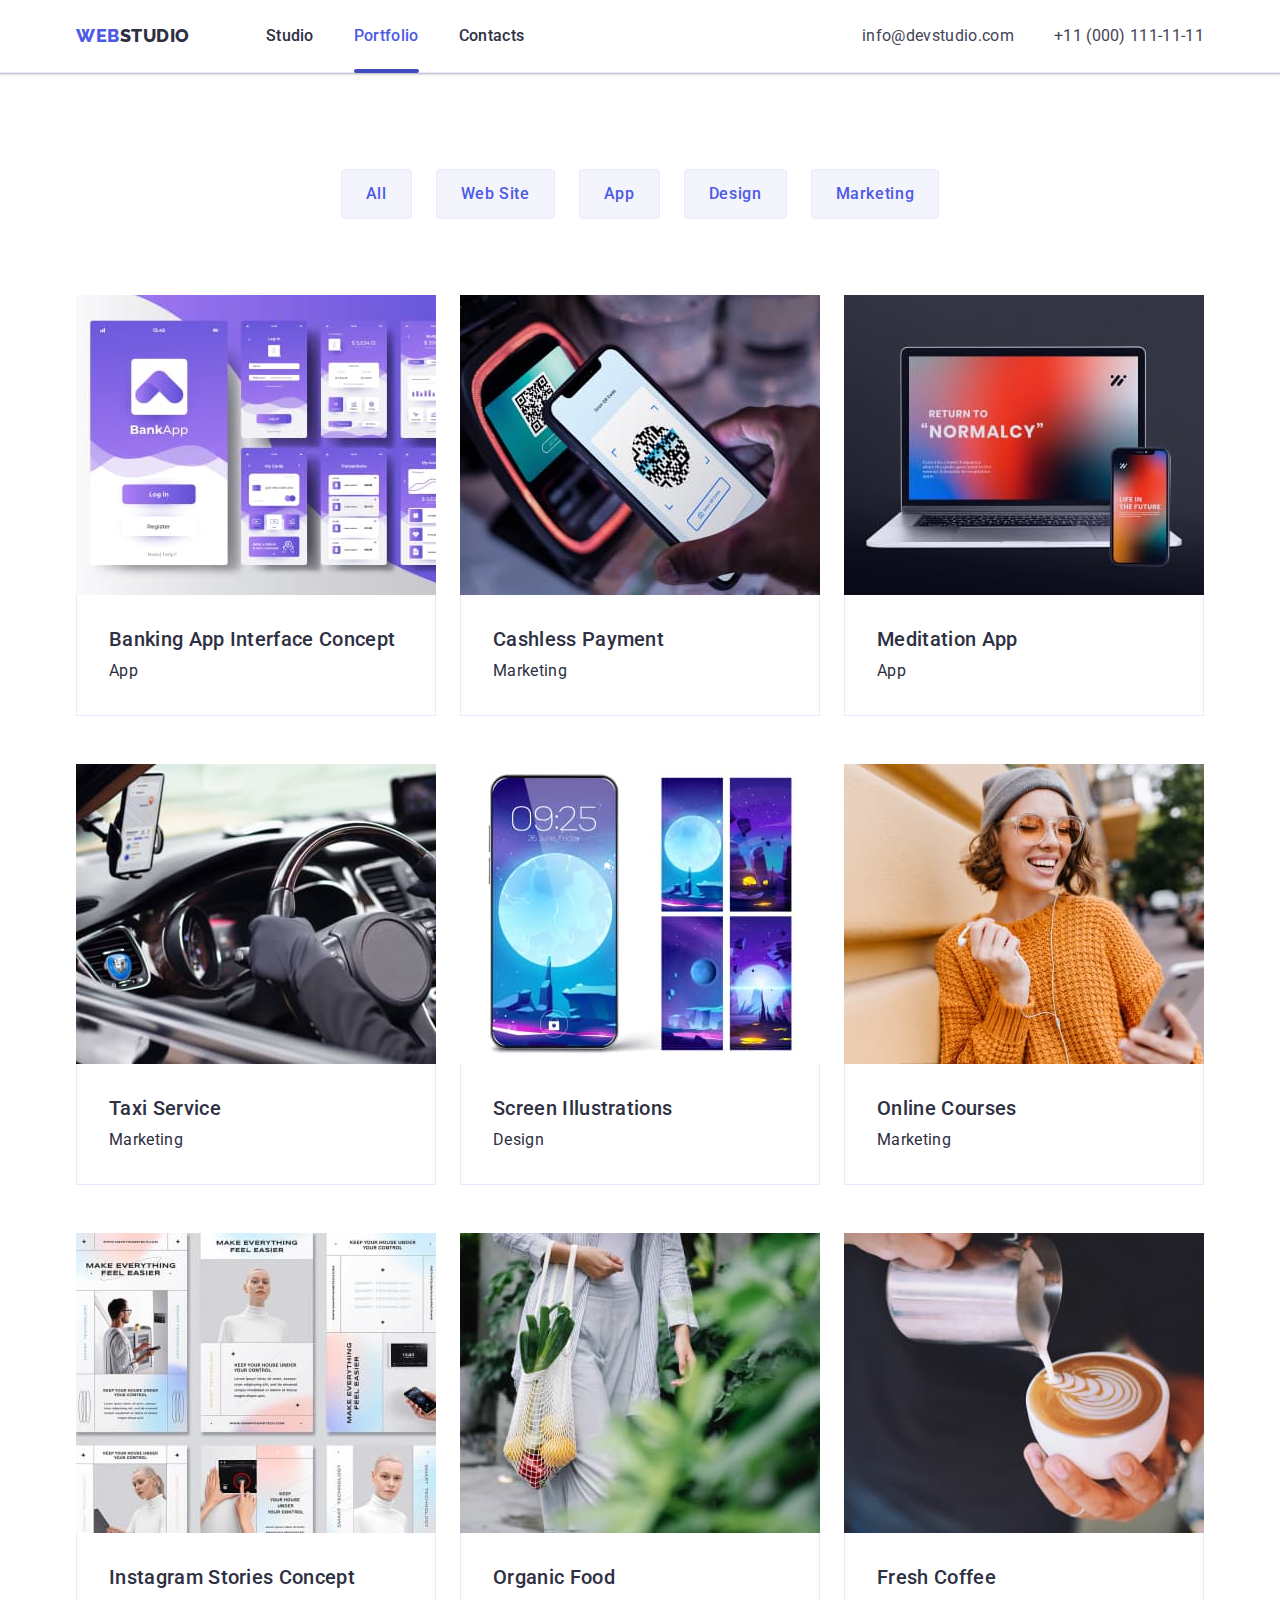
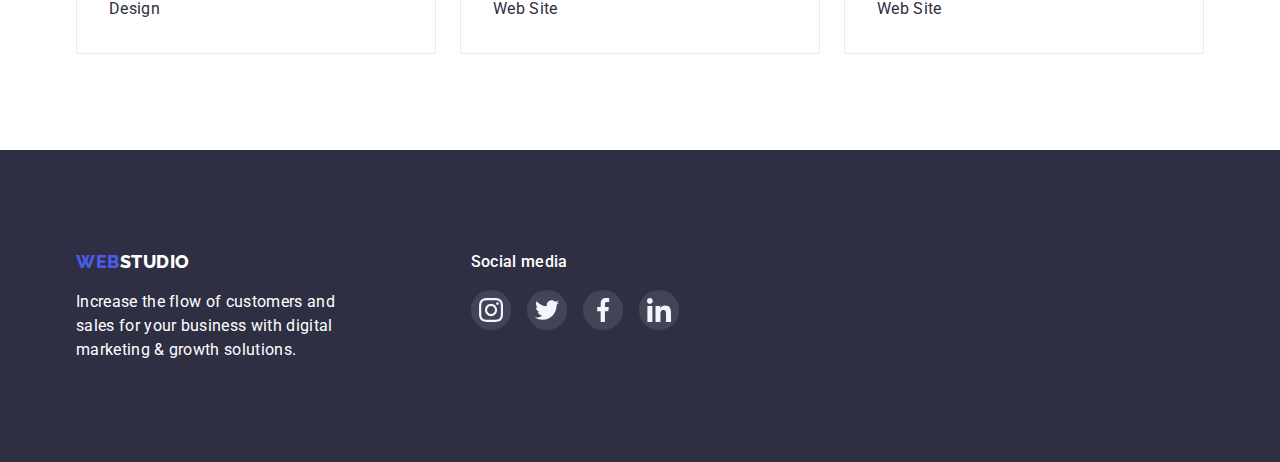
==== portfolio.html @ 7b6875d2 "Initial commit" ====
<!DOCTYPE html>
<html lang="en">
<head>
    <meta charset="UTF-8">
    <meta http-equiv="X-UA-Compatible" content="IE=edge">
    <meta name="viewport" content="width=device-width, initial-scale=1.0">
    <title>Portfolio</title>
    <link rel="preconnect" href="https://fonts.googleapis.com">
    <link rel="preconnect" href="https://fonts.gstatic.com" crossorigin>
    <link href="https://fonts.googleapis.com/css2?family=Raleway:wght@800&family=Roboto:wght@400;500;700&display=swap" rel="stylesheet">
    <link rel="stylesheet" href="https://cdnjs.cloudflare.com/ajax/libs/modern-normalize/0.6.0/modern-normalize.min.css">
    <link rel="stylesheet" href="./css/styles.css">
</head>
<body>
    <header class="header">
        <div class="container header-container">
            <nav class="header-navigation">
                <a href="./index.html" class="logo"><span>WEB</span>STUDIO</a>
            
                <ul class="site-nav list">
                    <li><a href="./index.html" class="link">Studio</a></li>
                    <li><a href="./portfolio.html" class="link current">Portfolio</a></li>
                    <li><a href="#" class="link">Contacts</a></li>
                </ul>
            </nav>
            <address class="adresses">
                <ul class="contacts list">
                    <li><a href="mailto:info@devstudio.com" class="contact-mail">info@devstudio.com</a></li>
                    <li><a href="tel:+110001111111" class="contact-tel">+11 (000) 111-11-11</a></li>
                </ul>
            </address>
        </div>
    </header>
    <main>
       <section class="portfolio"> 
        <div class="container">
            <h1 hidden>Portfolio</h1>
            <ul class="buttons-container">
                <li><button type="button" class="button secondary">All</button></li>
                <li><button type="button" class="button secondary">Web Site</button></li>
                <li><button type="button" class="button secondary">App</button></li>
                <li><button type="button" class="button secondary">Design</button></li>
                <li><button type="button" class="button secondary">Marketing</button></li>
            </ul>
            <ul class="list-portfolio">
                <li class="list-box">
                    <a href="./portfolio.html" class="link-portfolio">
                        <div class="list-box-thumb">
                            <img src="./images/images-portfolio-all-1.jpg" alt="Banking App" width="360" height="300">
                            <div class="overlay">
                                <p class="thumb-overlay">14 Stylish and User-Friendly App Design Concepts · Task Manager App · Calorie Tracker App · Exotic Fruit Ecommerce App · Cloud Storage App</p>
                            </div>
                        </div>
                    <div class="list-text">
                         <h2 class="list-portfolio-title">Banking App Interface Concept</h2>
                         <p class="list-portfolio-description">App</p>
                    </div>
                </a>
                </li>
                <li class="list-box">
                    <a href="./portfolio.html" class="link-portfolio">
                        <div class="list-box-thumb">
                        <img src="./images/images-portfolio-all-2.jpg" alt="Cashless Payment" width="360" height="300">
                         <div class="overlay">
                                <p class="thumb-overlay">14 Stylish and User-Friendly App Design Concepts · Task Manager App · Calorie Tracker App · Exotic Fruit Ecommerce App · Cloud Storage App</p>
                            </div>
                        </div>
                    <div class="list-text">
                        <h2 class="list-portfolio-title">Cashless Payment</h2>
                        <p class="list-portfolio-description">Marketing</p>
                    </div>
                </a>
                </li>
                <li class="list-box">
                    <a href="./portfolio.html" class="link-portfolio">
                        <div class="list-box-thumb">
                        <img src="./images/images-portfolio-all-3.jpg" alt="Meditation App" width="360" height="300">
                         <div class="overlay">
                                <p class="thumb-overlay">14 Stylish and User-Friendly App Design Concepts · Task Manager App · Calorie Tracker App · Exotic Fruit Ecommerce App · Cloud Storage App</p>
                            </div>
                        </div>
                    <div class="list-text">
                        <h2 class="list-portfolio-title">Meditation App</h2>
                        <p class="list-portfolio-description">App</p>
                    </div>
                </a>
                </li>
                <li class="list-box">
                    <a href="./portfolio.html" class="link-portfolio">
                        <div class="list-box-thumb">
                        <img src="./images/images-portfolio-all-4.jpg" alt="Taxi Service" width="360" height="300">
                         <div class="overlay">
                                <p class="thumb-overlay">14 Stylish and User-Friendly App Design Concepts · Task Manager App · Calorie Tracker App · Exotic Fruit Ecommerce App · Cloud Storage App</p>
                            </div>
                        </div>
                    <div class="list-text">
                        <h2 class="list-portfolio-title">Taxi Service</h2>
                        <p class="list-portfolio-description">Marketing</p>
                    </div>
                </a>
                </li>
                <li class="list-box">
                    <a href="./portfolio.html" class="link-portfolio">
                        <div class="list-box-thumb">
                            <img src="./images/images-portfolio-all-5.jpg" alt="Screen Illustrations" width="360" height="300">
                            <div class="overlay">
                                <p class="thumb-overlay">14 Stylish and User-Friendly App Design Concepts · Task Manager App · Calorie Tracker App · Exotic Fruit Ecommerce App · Cloud Storage App</p>
                            </div>
                        </div>
                    <div class="list-text">
                        <h2 class="list-portfolio-title">Screen Illustrations</h2>
                        <p class="list-portfolio-description">Design</p>
                    </div>
                </a>
                </li>
                <li class="list-box">
                    <a href="./portfolio.html" class="link-portfolio">
                        <div class="list-box-thumb">
                            <img src="./images/images-portfolio-all-6.jpg" alt="Online Courses" width="360" height="300">
                            <div class="overlay">
                                <p class="thumb-overlay">14 Stylish and User-Friendly App Design Concepts · Task Manager App · Calorie Tracker App · Exotic Fruit Ecommerce App · Cloud Storage App</p>
                            </div>
                        </div>
                    <div class="list-text">
                        <h2 class="list-portfolio-title">Online Courses</h2>
                        <p class="list-portfolio-description">Marketing</p>
                    </div>
                </a>
                </li>
                <li class="list-box">
                    <a href="./portfolio.html" class="link-portfolio">
                        <div class="list-box-thumb">
                            <img src="./images/images-portfolio-all-7.jpg" alt="Instagram Stories" width="360" height="300">
                            <div class="overlay">
                                <p class="thumb-overlay">14 Stylish and User-Friendly App Design Concepts · Task Manager App · Calorie Tracker App · Exotic Fruit Ecommerce App · Cloud Storage App</p>
                            </div>
                        </div>
                    <div class="list-text">
                        <h2 class="list-portfolio-title">Instagram Stories Concept</h2>
                        <p class="list-portfolio-description">Design</p>
                    </div>
                </a>
                </li>
                <li class="list-box">
                    <a href="./portfolio.html" class="link-portfolio">
                        <div class="list-box-thumb">
                            <img src="./images/images-portfolio-all-8.jpg" alt="Organic Food" width="360" height="300">
                            <div class="overlay">
                                <p class="thumb-overlay">14 Stylish and User-Friendly App Design Concepts · Task Manager App · Calorie Tracker App · Exotic Fruit Ecommerce App · Cloud Storage App</p>
                            </div>
                        </div>
                    <div class="list-text">
                        <h2 class="list-portfolio-title">Organic Food</h2>
                        <p class="list-portfolio-description">Web Site</p>
                    </div>
                </a>
                </li>
                <li class="list-box">
                    <a href="./portfolio.html" class="link-portfolio">
                        <div class="list-box-thumb">
                            <img src="./images/images-portfolio-all-9.jpg" alt="Fresh Coffee" width="360" height="300">
                            <div class="overlay">
                                <p class="thumb-overlay">14 Stylish and User-Friendly App Design Concepts · Task Manager App · Calorie Tracker App · Exotic Fruit Ecommerce App · Cloud Storage App</p>
                            </div>
                        </div>
                    <div class="list-text">
                        <h2 class="list-portfolio-title">Fresh Coffee</h2>
                        <p class="list-portfolio-description">Web Site</p>
                    </div>
                </a>
                </li>
            </ul>
        </div>
    </section>
    </main>
    <footer class="footer-page">
        <div class="container footer-container">
            <div class="footer-logo">
                <a href="./index.html" class="logo-footer"><span>WEB</span>STUDIO</a>
                <p class="footer-page-text">Increase the flow of customers and sales for your business with digital marketing & growth solutions.</p>
            </div>
            <div class="footer-content">
                <h3 class="footer-title">Social media</h3>
                <ul class="footer-social-list">
                    <li class="footer-social-item">
                        <a href="" class="footer-social-link">
                            <svg class="footer-social-icon" width="24px" height="24px">
                                <use href="./images/symbol-defs.svg#icon-instagram"></use>
                            </svg>
                        </a>
                    </li>
                    <li class="footer-social-item">
                        <a href="" class="footer-social-link">
                            <svg class="footer-social-icon" width="24px" height="24px">
                                <use href="./images/symbol-defs.svg#icon-twitter"></use>
                            </svg>
                        </a>
                    </li>
                    <li class="footer-social-item">
                        <a href="" class="footer-social-link">
                            <svg class="footer-social-icon" width="24px" height="24px">
                                <use href="./images/symbol-defs.svg#icon-facebook"></use>
                            </svg>
                        </a>
                    </li>
                    <li class="footer-social-item">
                        <a href="" class="footer-social-link">
                            <svg class="footer-social-icon" width="24px" height="24px">
                                <use href="./images/symbol-defs.svg#icon-linkedin"></use>
                            </svg>
                        </a>
                    </li>
                </ul>
            </div>
        </div>
    </footer> 
</body>
</html>
---- css/styles.css ----
:root {
    --primary-text-color: #2E2F42;
    --secondary-text-color: #434455;
    --white-color: #fff;
    --accent-color: #4D5AE5;
    --primary-bg-color: #ffffff;
    --secondary-bg-color: #2E2F42;
    --accent-bg-color: #4D5AE5;
    --button-bg-color: #404BBF;
    --bg-light-color: #F4F4FD;
    --timing-function: cubic-bezier(0.4, 0, 0.2, 1);
}

body {
    background-color: var(--primary-bg-color);
    color: var(--secondary-text-color);

    font-family: Roboto, sans-serif;
    letter-spacing: 0.02em;
}

.container {
    width: 1158px;
    margin: 0 auto;
    padding-left: 15px;
    padding-right: 15px;
}

img {
    display: block;
    max-width: 100%;
    height: auto;
}

ul {
    list-style: none;
    margin: 0;
    padding: 0;
}

h1, h2, h3, p {
    margin: 0;
    padding: 0;
}

.header {
    padding-bottom: 0;
    border-bottom: 1px solid #E7E9FC;
    box-shadow: 0px 2px 1px rgba(46, 47, 66, 0.08), 0px 1px 1px rgba(46, 47, 66, 0.16), 0px 1px 6px rgba(46, 47, 66, 0.08);
}

.header-container {
    display: flex;
    align-items: center;
}

.header-navigation {
    display: flex;
    align-items: center;
}

.logo {
    color: var(--primary-text-color);
    font-family: 'Raleway', sans-serif;
    font-weight: 800;
    font-size: 18px;
    line-height: 1.33;
    letter-spacing: 0.03em;
    text-decoration: none;
/* identical to box height, or 133% */
}

.logo > span {
    color: var(--accent-color);
}

.site-nav {
    display: flex;
    gap: 40px;
    margin-left: 76px;
}

.site-nav a {
    color: var(--primary-text-color);
    font-weight: 500;
    font-size: 16px;
    line-height: 1.5;
    text-decoration: none;
    padding: 24px 0;
    display: inline-block;
    transition: color 250ms var(--timing-function);
}


.site-nav a:hover,
.site-nav a:focus {
    color: var(--accent-color);
}


.link.current {
    color: var(--accent-color);
    display: block;
    position: relative;
}

.link.current::after {
    content: '';
    display: block;
    width: 100%;
    height: 4px;
    background-color: var(--button-bg-color);
    position: absolute;
    left: 0;
    bottom: -1px;
    border-radius: 2px;
    transition: opacity 250ms var(--timing-function);
}



.adresses {
    margin-left: auto;
}

.contacts {
    display: flex;
    margin-left: auto;
    gap: 40px;
}

.contacts a {
    color: var(--secondary-text-color);
    font-family: Roboto, sans-serif;
    font-style: normal;
    font-weight: 400;
    font-size: 16px;
    line-height: 1.5;
    text-decoration: none;
    margin-left: auto;
    transition: color 250ms var(--timing-function);
/* identical to box height, or 150% */
}

.contacts a:hover,
.contacts a:focus {
    color: var(--accent-color);
}

.contact-mail {
    
}

/* Hero Section */
.hero {
    display: flex;
    align-items: center;
    background-color: var(--secondary-bg-color);
    padding: 188px 0;
    max-width: 1440px;
    text-align: center;
    background-image: linear-gradient(
        rgba(46, 47, 66, 0.7),
        rgba(46, 47, 66, 0.7)
    ),
         url(../images/people-office.jpg);
    background-repeat: no-repeat;
    background-position: center;
    margin: 0 auto;
    
}

.hero-title {
    color: var(--white-color);
    font-weight: 700;
    font-size: 56px;
    line-height: 1.07;
    width: 496px;
    margin-left: auto;
    margin-right: auto;
    margin-bottom: 48px;
    text-align: center;
/* or 107% */
}



/* Features */
.features {
    padding-top: 120px;
    padding-bottom: 120px;
}

.features-container {
    display: flex;
    flex-wrap: wrap;
    padding: 0;
}

.features-container .item {
    width: 264px;
    margin-right: 24px;
    padding: 0;
}

.item:last-child {
    margin-right: 0;
}

.features-title {
    color: var(--primary-text-color);
}

.features-logo-icon {
    background-color: var(--bg-light-color);
    width: 264px;
    height: 112px;
    border-radius: 4px;
    padding: 24px 102px;
    margin-bottom: 8px;
}

.features-item {
    color: var(--primary-text-color);
    font-weight: 500;
    font-size: 20px;
    line-height: 1.2;
    margin-bottom: 8px;
/* identical to box height, or 120% */
}

.features-text {
    color: var(--secondary-text-color);
    font-weight: 400;
    font-size: 16px;
    line-height: 1.5;
/* or 150% */
}

/* About */
.about {
    padding-bottom: 120px;
}

.about-title {
    color: var(--primary-text-color);
    text-align: center;
    margin-bottom: 72px;
}

.about-container {
    display: flex;
    padding: 0;
}


.about-photo:not(:last-child) {
    margin-right: 24px;
}


/* Team */
.team {
    background-color: var(--bg-light-color);
    text-decoration: none;
    padding: 120px 0;
}

.team-container {
    display: flex;
    padding: 0;
}

.team-list {
    background: #FFFFFF;
    box-shadow: 0px 1px 6px rgba(46, 47, 66, 0.08), 0px 1px 1px rgba(46, 47, 66, 0.16), 0px 2px 1px rgba(46, 47, 66, 0.08);
    border-radius: 0px 0px 4px 4px;
}

.team-list:not(:last-child) {
    margin-right: 24px;
}

.team-title {
    color: var(--primary-text-color);
    text-align: center;
    margin-bottom: 72px;
    box-sizing: border-box;
    max-width: 100%;
    height: auto;
    padding-left: 0;
    
}


.team-item {
    color: var(--primary-text-color);
    font-weight: 500;
    font-size: 20px;
    line-height: 1.2;
    padding-top: 32px;
    margin-bottom: 8px;
/* identical to box height, or 120% */
}

.team-text {
    color: var(--secondary-text-color);
    font-weight: 400;
    font-size: 16px;
    line-height: 1.5;
    margin-bottom: 8px;
/* or 150% */
}

.team-description {
    background-color: var(--primary-bg-color);
    border-radius: 0px 0px 4px 4px;
    border-top: none;
    text-align: center;
}

.team-social-list {
    display: flex;
    justify-content: center;
    gap: 24px;
}

.team-social-item {
    width: 40px;
    height: 40px;
    margin-bottom: 32px;
}

.team-social-link {
    display: flex;
    justify-content: center;
    align-items: center;
    width: 100%;
    height: 100%;
    border-radius: 50%;
    background-color: var(--accent-bg-color);
    transition: background-color 250ms var(--timing-function);
}

.team-social-link:hover,
.team-social-link:focus {
    background-color: var(--button-bg-color);
    transition: transform 250ms var(--timing-function), opacity 250ms var(--timing-function);
}

h2 {
    font-weight: 700;
    font-size: 36px;
    line-height: 1.11;
/* identical to box height, or 111% */
}

/* Customers */
.customers {
    padding-top: 130px;
    padding-bottom: 120px;
}

.customers-title {
    color: var(--primary-text-color);
    text-align: center;
    margin-bottom: 72px;
}

.customers-list {
    display: flex;
    justify-content: center;
    align-items: center;
    gap: 24px;
    padding: 0px;
}

.customer-item {
    color: #AFB1B8;
    width: 168px;
    height: 88px;
}

.customer-link {
    color: #AFB1B8;
    width: 100%;
    height: 100%;
    display: flex;
    justify-content: center;
    align-items: center;
    border: 1px solid #8E8F99;
    border-radius: 4px;
    transition: color 250ms var(--timing-function), border 250ms var(--timing-function);
}

.customer-link:is(:hover, :focus) {
    color: #4D5AE5;
    box-shadow: 0px 4px 4px rgba(0, 0, 0, 0.15);
    border: 1px solid #404BBF;
}

.customer-icon {
    fill:currentColor;
    transition: color 250ms var(--timing-function);
}

.customer-icon:is(:hover, :focus) {
    fill: currentColor;
}
/* Customers */

/* Footer */
.footer-page {
    background-color: var(--secondary-bg-color);
    padding: 100px 0;
}
.footer-page-text {
    color: var(--white-color);
    font-weight: 400;
    font-size: 16px;
    line-height: 1.5;
    width: 264px;
    padding-top: 16px;
}

.footer-container {
    display: flex;
}

.footer-logo {
    display: block;
    width: 35%;
}

.logo-footer {
    color: var(--white-color);
    font-family: 'Raleway', sans-serif;
    font-weight: 800;
    font-size: 18px;
    line-height: 1.33;
    letter-spacing: 0.03em;
    text-decoration: none;
}

.logo-footer > span {
    color: var(--accent-color);
}

.footer-title {
    font-weight: 500;
    font-size: 16px;
    line-height: 1.5;
    color: var(--white-color);
}
.footer-social-list {
    display: flex;
    gap: 16px;
    padding-top: 16px;
}

.footer-content {
    display: block;
    width: 65%;
}

.footer-social-item {
    width: 40px;
    height: 40px;
}
.footer-social-link {
    display: flex;
    justify-content: center;
    align-items: center;
    width: 100%;
    height: 100%;
    border-radius: 50%;
    background-color: rgba(255, 255, 255, 0.1);
    transition: background-color 250ms var(--timing-function);
}

.footer-social-link:hover,
.footer-social-link:focus {
    background-color: #31D0AA;
}

.footer-social-icon {
}

.backdrop {
    position: fixed;
    top: 0;
    left: 0;
    width: 100%;
    height: 100%;
    background-color: rgba(46, 47, 66, 0.4);

    opacity: 1;
    transition: opacity 250ms var(--timing-function);
}

.backdrop.is-hidden {
    opacity: 0;
    pointer-events: none;
}

.backdrop.is-hidden .modal {
    transform: translate( -50%, -50%) scale(0.8);
}

.modal {
    background: #FCFCFC;
    width: 408px;
    height: 576px;
    position: absolute;
    top: 50%;
    left: 50%;

    transform: translate( -50%, -50%) scale(1);
    transition: transform 250ms var(--timing-function), opacity 250ms var(--timing-function);
}

.button-close {
    display: block;
    margin-left: auto;
    padding-top: 24px;
    padding-right: 24px;
    box-sizing: border-box;
    border: 0em;
    background-color: #FCFCFC;
    cursor: pointer;
}

.close-icon {
    
}

/* Portfolio */
.portfolio {
    padding: 96px 0;
}

.link-portfolio {
    font-style: normal;
    text-decoration: none;
}

.link-portfolio:hover .thumb-overlay,
.link-portfolio:focus .thumb-overlay {
    transform: translate(0,0);
    opacity: 1;
}

.list-portfolio {
    display: flex;
    flex-wrap: wrap;
    flex-basis: calc((100% - 48px) / 3);
    column-gap: 24px;
    row-gap: 48px;
    box-sizing: border-box;
    max-width: 100%;
    height: auto;
    padding-left: 0;
    margin: 0;
}

.list-box {
    position: relative;
}

.list-box:hover,
.list-box:focus {
    background: #FFFFFF;
    box-shadow: 0px 1px 6px rgba(46, 47, 66, 0.08), 0px 1px 1px rgba(46, 47, 66, 0.16), 0px 2px 1px rgba(46, 47, 66, 0.08);
}

.list-box:hover .overlay {
    transform: translateY(0);
    opacity: 1;
}

.list-box-thumb:hover::before,
.list-box-thumb:focus::before {
    transform: translateY(0);
    opacity: 1;
}

.list-box-thumb {
    position: relative;
    overflow: hidden;
}

.list-box-thumb::before {
    content: '';
    display: inline-block;
    position: absolute;
    width: 100%;
    height: 100%;
    opacity: 0;
}

.overlay {
    position: absolute;
    top: 0;
    left: 0;
    width: 100%;
    height: 100%;
    background-color: var(--accent-bg-color);
    transition: transform 250ms var(--timing-function);
    transform: translateY(100%);
    opacity: 1;
}



.thumb-overlay {
    color: var(--bg-light-color);
    font-weight: 400;
    font-size: 16px;
    line-height: 1,5;
    letter-spacing: 0.02em;
    min-width: 296px;
    height: 96px;
    display: inline-block;
    padding: 40px 32px 164px 32px;
   
    opacity: 0;
    
}




.list-portfolio-title {
    color: var(--primary-text-color);
    font-weight: 500;
    font-size: 20px;
    line-height: 1.2; 
    padding: 0 16px;
    margin-bottom: 8px;
    box-sizing: border-box;
}

.list-portfolio-description {
    color: var(--primary-text-color);
    font-weight: 400;
    font-size: 16px;
    line-height: 1.5;
    padding: 0 16px;
}

.list-text {
    padding-top: 32px;
    padding-left: 16px;
    padding-bottom: 32px;
    border: 1px solid #E7E9FC;
    border-top: 0;
}



/* Button */
.buttons-container {
    display: flex;
    flex-direction: row;
    align-items: flex-start;
    justify-content: center;
    gap: 24px;
    margin-bottom: 76px;
}

.button.primary,
.button.current,
.button.secondary {
    background-color: var(--accent-bg-color);
    color: var(--white-color);
    font-family: 'Roboto';
    font-style: normal;
    font-weight: 500;
    font-size: 16px;
    line-height: 1.5;
    letter-spacing: 0.04em;
    border-radius: 4px;
    cursor: pointer;
    
}

.button.primary {
    display: block;
    min-width: 169px;
    margin-left: auto;
    margin-right: auto;
    padding: 16px 32px;
    border: navajowhite;
    display: flex;  
    align-items: center;
    transition: background-color 250ms var(--timing-function);
}

.button.primary:hover,
.button.primary:focus {
    background-color: var(--button-bg-color);
    color: var(--white-color);
    font-family: 'Roboto';
    font-style: normal;
    transition: scale(0.8) 250ms var(--timing-function);
}

.button.current {
    background-color: var(--button-bg-color);
    color: var(--white-color);
    padding: 12px 24px;
}
.button.current:hover,
.button.current:focus {
    background-color: var(--accent-bg-color);
    color: var(--white-color);
    font-family: 'Roboto';
    font-style: normal;
}


.button.secondary {
    background-color: var(--bg-light-color);
    color: var(--accent-color);
    border: 1px solid #E7E9FC;
    padding: 12px 24px;
    transition: background-color 250ms var(--timing-function), border 250ms var(--timing-function);
}

.button.secondary:hover,
.button.secondary:focus {
    background-color: var(--button-bg-color);
    color: var(--white-color);
    border-color: var(--button-bg-color);
    box-shadow: 0px 3px 1px rgba(0, 0, 0, 0.1), 0px 2px 1px rgba(0, 0, 0, 0.08), 0px 2px 2px rgba(0, 0, 0, 0.12);
}
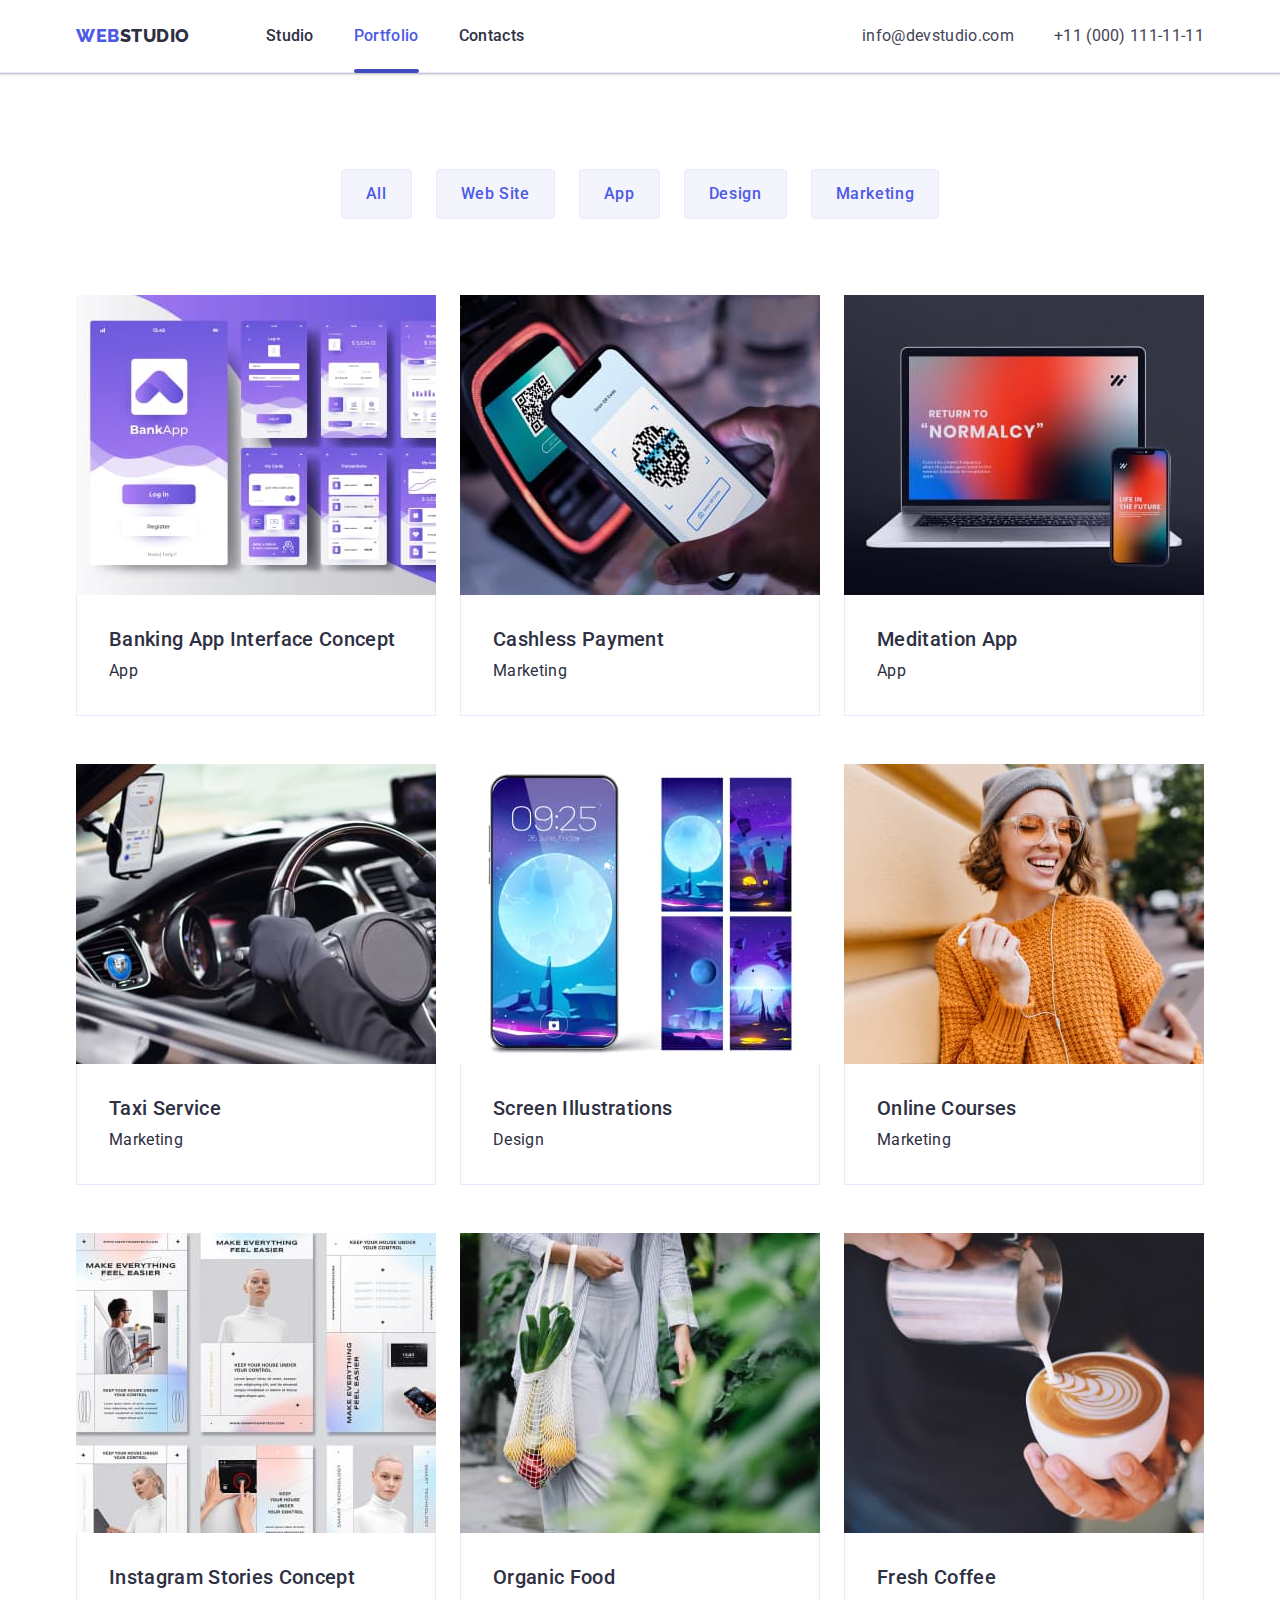
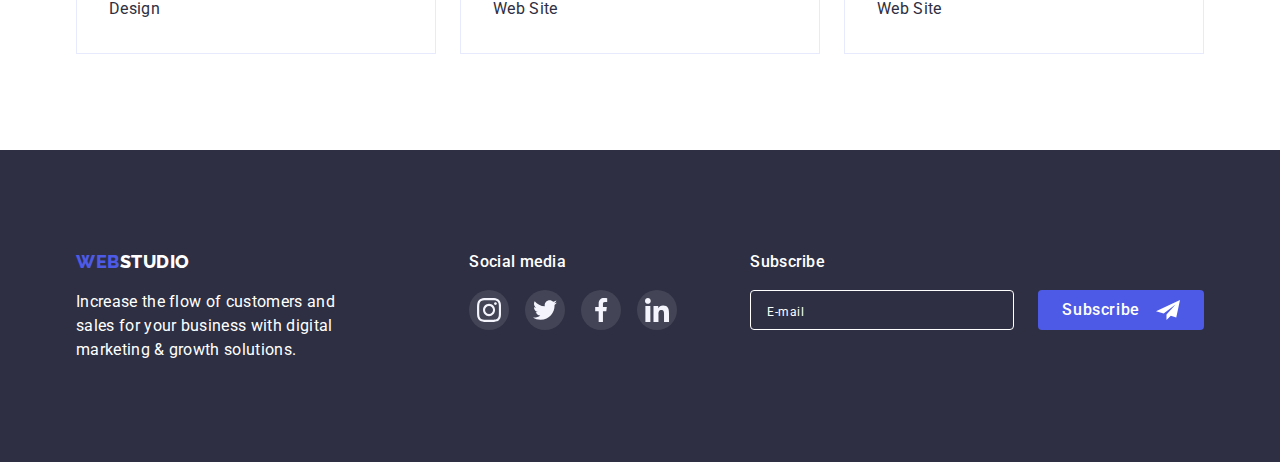
==== commit 20390878: "added styles for modal window and elements in footer" ====
--- a/portfolio.html
+++ b/portfolio.html
@@ -174,6 +174,7 @@
     </section>
     </main>
     <footer class="footer-page">
+        <!--Footer-->
         <div class="container footer-container">
             <div class="footer-logo">
                 <a href="./index.html" class="logo-footer"><span>WEB</span>STUDIO</a>
@@ -211,8 +212,23 @@
                         </a>
                     </li>
                 </ul>
+        </div>
+        <form action="" class="footer-form">
+            <div role='group' aria-labelledby="footer-subscribe">
+                <p id='footer-subscribe' class="footer-form-title">Subscribe</p>
+                <span class="footer-form-wrapper">
+                    <input type="email"
+                    name="user-email"
+                    class="footer-form-input"
+                    placeholder="E-mail" />
+                    <button type="submit" class="subscribe-submit">Subscribe
+                        <svg class="suscribe-icon" width="24px" height="24px">
+                            <use href="./images/symbol-defs.svg#icon-subscribe"></use>
+                        </svg>
+                    </button>
+                </span>
             </div>
-        </div>
-    </footer> 
+        </form>
+    </footer>
 </body>
 </html>--- a/css/styles.css
+++ b/css/styles.css
@@ -460,7 +460,7 @@
 
 .footer-content {
     display: block;
-    width: 65%;
+    width: 25%;
 }
 
 .footer-social-item {
@@ -484,6 +484,72 @@
 }
 
 .footer-social-icon {
+}
+
+.footer-form {
+}
+.footer-form-title {
+    font-weight: 500;
+    font-size: 16px;
+    line-height: 24px;
+    letter-spacing: 0.02em;
+    color: var(--white-color);
+}
+.footer-form-wrapper {
+    display: flex;
+}
+
+.footer-form-input {
+    color: var(--white-color);
+    width: 264px;
+    height: 40px;
+    margin-top: 16px;
+    padding-left: 16px;
+    border: 1px solid var(--white-color);
+    border-radius: 4px;
+    background-color: transparent;
+    outline: none;
+}
+
+.footer-form-input::placeholder {
+    font-weight: 400;
+    font-size: 12px;
+    line-height: 2;
+    letter-spacing: 0.04em;
+    color: var(--white-color);
+}
+
+.subscribe-submit {
+    display: flex;
+    align-items: center;
+    font-weight: 500;
+    font-size: 16px;
+    line-height: 2;
+    letter-spacing: 0.04em;
+    cursor: pointer;
+    border: none;
+    border-radius: 4px;
+    margin-top: 16px;
+    margin-left: 24px;
+    min-width: 165px;
+    height: 40px;
+    padding: 8px 24px;
+    gap: 16px;
+    color: var(--white-color);
+    background-color: var(--accent-bg-color);
+    transition: background-color 250ms var(--timing-function);
+}
+
+.subscribe-submit:hover,
+.subscribe-submit:focus {
+    background-color: #31D0AA;;
+    color: var(--white-color);
+    font-family: 'Roboto';
+    font-style: normal;
+    transition: background-color 250ms var(--timing-function);
+}
+
+.suscribe-icon {
 }
 
 .backdrop {
@@ -493,7 +559,6 @@
     width: 100%;
     height: 100%;
     background-color: rgba(46, 47, 66, 0.4);
-
     opacity: 1;
     transition: opacity 250ms var(--timing-function);
 }
@@ -511,6 +576,7 @@
     background: #FCFCFC;
     width: 408px;
     height: 576px;
+    padding: 24px;
     position: absolute;
     top: 50%;
     left: 50%;
@@ -521,18 +587,225 @@
 
 .button-close {
     display: block;
+    width: 24px;
+    height: 24px;
     margin-left: auto;
-    padding-top: 24px;
-    padding-right: 24px;
     box-sizing: border-box;
-    border: 0em;
-    background-color: #FCFCFC;
+    border: 1px solid rgba(0, 0, 0, 0.1);
+    border-radius: 50%;
+    background-color:#E7E9FC;
     cursor: pointer;
-}
+    transition: background-color 250ms var(--timing-function);
+}
+
+.button-close:hover, 
+.button-close:focus {
+    background-color: var(--button-bg-color);
+    color: var(--bg-light-color);
+    
+}
+
+.button-close:hover .close-icon,
+.button-close:focus .close-icon {
+    fill: currentColor;
+}
+
 
 .close-icon {
-    
-}
+    display: block;
+    border-radius: 50%;
+    transition: color 250ms var(--timing-function);
+    color: var(--white-color)
+}
+
+.modal-title {
+    font-weight: 500;
+    font-size: 16px;
+    line-height: 1.5;
+    text-align: center;
+    letter-spacing: 0.02em;
+    color: var(--primary-text-color);
+    text-align: center;
+    margin-top: 24px;
+
+    margin-bottom: 16px;
+}
+
+.form-group {
+    margin-bottom: 8px;
+}
+
+.form-input {
+    width: 100%;
+    height: 40px;
+    border: 1px solid rgba(46, 47, 66, 0.2);
+    border-radius: 4px;
+    padding: 14px 38px;
+    outline: transparent;
+    transition: border-color 250ms var(--timing-function);
+}
+
+.form-input:focus {
+    border-color: var(--accent-color);
+}
+
+.form-input:focus + .form-icon {
+    fill: var(--accent-color);
+}
+
+.form-label span {
+    color: #8E8F99;
+    font-weight: 400;
+    font-size: 12px;
+    line-height: 14px;
+    letter-spacing: 0.01em;
+    transition: border 2500ms var(--timing-function);
+}
+
+.form-label:focus {
+    fill: var(--accent-color);
+    outline: none;
+    transition: color 2500ms var(--timing-function);
+}
+
+.form-name {
+    display: inline-block;
+    margin-bottom: 4px;
+}
+
+.form-control {
+    position: relative;
+}
+
+.form-icon {
+    position: absolute;
+    left: 16px;
+    top: 50%;
+    transform: translateY(-50%);
+    transition: color 2500ms var(--timing-function);
+}
+
+.form-feedback {
+    display: block;
+    width: 100%;
+    height: 120px;
+    padding: 8px 16px;
+    margin-bottom: 16px;
+    border: 1px solid rgba(46, 47, 66, 0.2);
+    border-radius: 4px;
+    resize: none;
+    outline: transparent;
+    transition: border-color 250ms var(--timing-function);
+}
+
+.form-feedback:focus::placeholder {
+    border-color: var(--accent-color);
+    transition: border 250ms var(--timing-function);
+}
+
+.form-feedback:focus {
+    border-color: var(--accent-color);
+    transition: border 250ms var(--timing-function);
+}
+
+.form-label-checkbox {
+    color: #8E8F99;
+    font-weight: 400;
+    font-size: 12px;
+    line-height: 14px;
+    letter-spacing: 0.04em;
+    display: flex;
+    align-items: center;
+    margin-bottom: 24px;
+}
+
+.form-label-checkbox::before {
+    content: '';
+    width: 16px;
+    height: 16px;
+    border: 1px solid var(--secondary-bg-color);
+    border-radius: 2px;
+    margin-right: 8px;
+}
+
+.form-checkbox:checked ~ .form-label-checkbox::before {
+    background-color: var(--button-bg-color);
+    background-image: url(../images/checkbox.svg);
+    border-color: var(--button-bg-color);
+    background-repeat: no-repeat;
+    background-position: center;
+
+}
+
+
+.form-policy {
+    color: var(--accent-color);
+}
+
+.visually-hidden {
+    position: absolute;
+    top: -150%;
+    z-index: -100;
+    width: 0;
+    height: 0;
+    opacity: 0;
+    visibility: hidden;
+    user-select: none;
+    pointer-events: none;
+    cursor: none;
+    margin: 0;
+    padding: 0;
+    overflow: hidden;
+    border: none;
+    outline: none;
+    white-space: nowrap;
+}
+ .checkbox-icon {
+    width: 16px;
+    height: 16px;
+    border: 1px solid #404BBF;
+    border-radius: 2px;
+    margin-right: 8px;
+    cursor: pointer;
+}
+
+.checkbox-icon-accept {
+    width: 16px;
+    height: 16px;
+    display: flex;
+    align-items: center;
+    fill: transparent;
+}
+
+
+
+.form-button {
+    color: var(--white-color);
+    background-color: var(--accent-bg-color);
+    width: 169px;
+    margin-left: auto;
+    margin-right: auto;
+    padding: 16px 32px;
+    border: none;
+    box-shadow: 0px 4px 4px rgba(0, 0, 0, 0.15);
+    border-radius: 4px;
+    display: flex;  
+    align-items: center;
+    justify-content: center;
+    letter-spacing: 0.04em;
+    transition: background-color 250ms var(--timing-function);
+    cursor: pointer;
+}
+
+.form-button:hover,
+.form-button:focus {
+    background-color: var(--button-bg-color);
+    color: var(--white-color);
+    font-family: 'Roboto';
+    font-style: normal;
+    transition: scale(0.8) 250ms var(--timing-function);
+}
+
 
 /* Portfolio */
 .portfolio {
